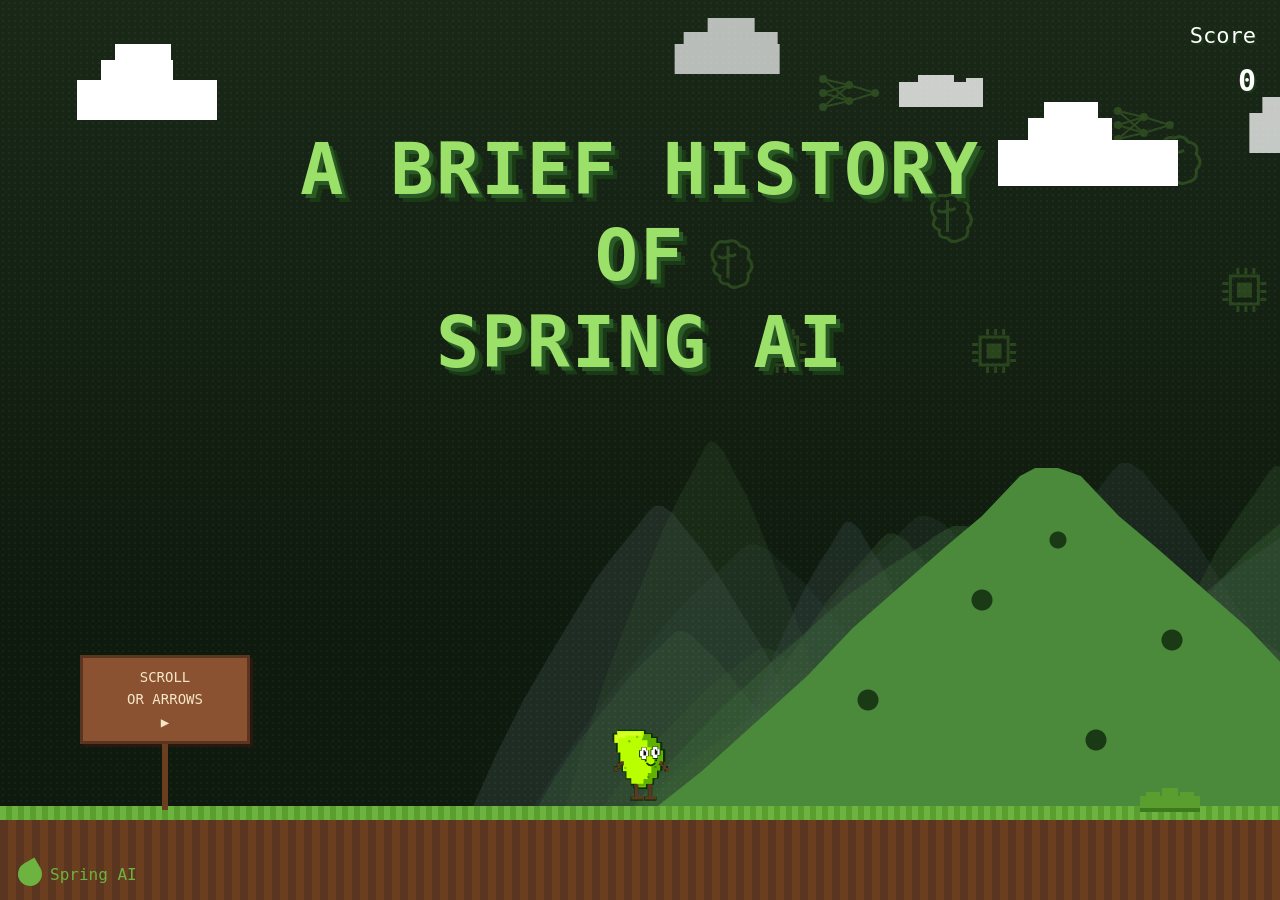
==== components/config-dashboard/src/main/resources/static/spring-ai-history.html @ 0c6b4f53 "feat(history): add v2.0.0-M7 to pixel-art timeline + retitle M6" ====
<!DOCTYPE html>
<html lang="en">
<head>
  <meta charset="UTF-8">
  <meta name="viewport" content="width=device-width, initial-scale=1">
  <title>Spring AI · A Brief History</title>
  <link rel="stylesheet" href="vendor/press-start-2p/press-start-2p.css">
  <style>
    *{box-sizing:border-box;margin:0;padding:0;}
    html,body{width:100%;height:100%;overflow:hidden;background:#0d1a0d;color:#cfeac0;font-family:'Press Start 2P',monospace;}

    #stage{position:relative;width:100vw;height:100vh;background:linear-gradient(180deg,#1a2818 0%,#0d1a0d 70%);overflow:hidden;image-rendering:pixelated;isolation:isolate;}
    #stage::before{content:"";position:absolute;inset:0;background-image:radial-gradient(rgba(255,255,255,0.04) 1px,transparent 1px);background-size:6px 6px;pointer-events:none;}

    /* World container — translates horizontally for scroll */
    #world{position:absolute;left:0;bottom:0;width:1px;height:100%;will-change:transform;}

    /* Foreground baselines (screen-fixed, not in #world) */
    .ground{position:absolute;left:0;right:0;bottom:0;height:80px;background:#5a3520;background-image:repeating-linear-gradient(90deg,#5a3520 0,#5a3520 8px,#6b3e1f 8px,#6b3e1f 16px);z-index:5;}
    .grass{position:absolute;left:0;right:0;bottom:80px;height:14px;background:#6db33f;background-image:repeating-linear-gradient(90deg,#6db33f 0,#6db33f 6px,#5a9e2f 6px,#5a9e2f 12px);z-index:5;}

    /* Score HUD (screen-fixed) */
    #score{position:absolute;top:18px;right:24px;font-size:22px;color:#fff;text-align:right;line-height:1.6;z-index:10;text-shadow:2px 2px 0 #1a3a16;}
    #score b{display:block;font-size:30px;margin-top:4px;}

    /* Title — shrinks to compact bar once user starts walking */
    #title{position:absolute;top:14vh;left:50%;transform:translate(-50%,0) scale(1);font-size:72px;color:#9be068;text-shadow:4px 4px 0 #2a5a26,8px 8px 0 #1a3a16;text-align:center;line-height:1.2;letter-spacing:2px;z-index:3;transition:transform 0.4s ease-out, top 0.4s ease-out, font-size 0.4s ease-out;transform-origin:50% 0;white-space:nowrap;}
    #title.compact{top:18px;font-size:36px;text-shadow:2px 2px 0 #2a5a26,4px 4px 0 #1a3a16;}

    #year-display{position:absolute;top:175px;left:50%;transform:translateX(-50%);font-family:'Press Start 2P',monospace;font-size:18px;color:#fff;text-shadow:2px 2px 0 #1a3a16;letter-spacing:3px;z-index:3;opacity:0;transition:opacity 0.4s ease-out;}
    #year-display.visible{opacity:1;}

    /* Hill (lives in world, anchored at world-x = 0) */
    .hill{position:absolute;left:0;bottom:80px;width:760px;height:400px;background:#4a8a3a;background-image:radial-gradient(circle at 30% 70%,#1a3a16 10px,transparent 11px),radial-gradient(circle at 60% 80%,#1a3a16 10px,transparent 11px),radial-gradient(circle at 70% 55%,#1a3a16 10px,transparent 11px),radial-gradient(circle at 45% 45%,#1a3a16 10px,transparent 11px),radial-gradient(circle at 55% 30%,#1a3a16 8px,transparent 9px);clip-path:polygon(0% 100%,8% 88%,15% 76%,22% 64%,28% 52%,34% 42%,40% 32%,45% 24%,48% 18%,50% 14%,52% 12%,55% 12%,58% 14%,60% 18%,63% 24%,68% 32%,74% 42%,80% 52%,86% 64%,92% 76%,97% 88%,100% 100%);box-shadow:inset -8px 0 0 #3d7a1c;}

    /* Clouds (screen-fixed, slow parallax handled in Task 4) */
    .cloud{position:absolute;background:#fff;}
    .cloud::before,.cloud::after{content:"";position:absolute;background:#fff;}
    .cloud-1{top:80px;left:6vw;width:140px;height:40px;}
    .cloud-1::before{width:72px;height:40px;top:-20px;left:24px;}
    .cloud-1::after{width:56px;height:30px;top:-36px;left:38px;}
    .cloud-2{top:140px;right:8vw;width:180px;height:46px;}
    .cloud-2::before{width:84px;height:46px;top:-22px;left:30px;}
    .cloud-2::after{width:54px;height:30px;top:-38px;left:46px;}

    /* Procedural background cloud layer */
    #cloud-layer{position:absolute;inset:0;pointer-events:none;z-index:1;will-change:transform;}
    .cloud-bg{position:absolute;background:#fff;}
    .cloud-bg::before,.cloud-bg::after{content:"";position:absolute;background:#fff;}

    /* Background mountain range — slowest parallax, semi-transparent for far-distance feel */
    #mountain-layer{position:absolute;inset:0;pointer-events:none;z-index:-1;will-change:transform;}
    .bg-mountain{position:absolute;bottom:80px;background:#3a5a32;clip-path:polygon(0% 100%,8% 82%,15% 68%,22% 56%,28% 46%,34% 36%,40% 28%,45% 22%,48% 18%,50% 16%,52% 16%,55% 18%,58% 22%,63% 28%,68% 36%,74% 46%,80% 56%,86% 68%,92% 82%,97% 96%,100% 100%);will-change:transform;image-rendering:pixelated;}
    .bg-mountain.far{background:#3a4a48;}
    .bg-mountain.mid{background:#3d6a3a;}

    /* Background AI symbols, slow parallax */
    #bg-decor{position:absolute;inset:0;pointer-events:none;z-index:0;}
    .bg-symbol{position:absolute;opacity:0.25;color:#9be068;font-family:'Press Start 2P',monospace;}
    .bg-symbol svg{display:block;}

    /* Obstacles — placed so left:x is the CENTER (transform:translateX(-50%)). */
    .obstacle{position:absolute;bottom:94px;transform:translateX(-50%);z-index:6;font-family:'Press Start 2P',monospace;}

    /* Wood crate — 56×52 */
    .obstacle.wood{width:56px;height:52px;background:#a87437;border:3px solid #5a3520;box-shadow:inset 0 -8px 0 #7a4f22,inset 0 8px 0 #c08c50,4px 4px 0 #2a1810;}
    .obstacle.wood::before,.obstacle.wood::after{content:"";position:absolute;background:#5a3520;}
    .obstacle.wood::before{top:6px;left:4px;width:6px;height:6px;box-shadow:38px 0 0 #5a3520;}
    .obstacle.wood::after{bottom:6px;left:4px;width:6px;height:6px;box-shadow:38px 0 0 #5a3520;}

    /* Stone block — 68×46, wider and shorter */
    .obstacle.stone{width:68px;height:46px;background:#8c8f95;border:3px solid #3a3f44;box-shadow:inset -4px -4px 0 #6b6e74,inset 4px 4px 0 #adb1b8,4px 4px 0 #1a1d20;}
    .obstacle.stone::before,.obstacle.stone::after{content:"";position:absolute;background:#5a5d63;border-radius:50%;}
    .obstacle.stone::before{top:10px;left:14px;width:6px;height:6px;box-shadow:24px 8px 0 #5a5d63,12px 18px 0 #5a5d63;}
    .obstacle.stone::after{top:8px;right:12px;width:5px;height:5px;box-shadow:-8px 22px 0 #5a5d63;}

    /* Green pipe — 56×70, tall with a lip on top */
    .obstacle.pipe{width:56px;height:70px;background:#3d7a1c;border:3px solid #1a3a16;box-shadow:inset -6px 0 0 #2a5a16,inset 6px 0 0 #5a9e2f,4px 4px 0 #0a1a0a;}
    .obstacle.pipe::before{content:"";position:absolute;top:-8px;left:-8px;width:68px;height:18px;background:#3d7a1c;border:3px solid #1a3a16;box-shadow:inset 0 -4px 0 #2a5a16;}

    /* AI server rack — 60×50, dark with green blinkenlights */
    .obstacle.server{width:60px;height:50px;background:#2a2f33;border:3px solid #5a5d63;box-shadow:inset 0 -6px 0 #1a1d20,4px 4px 0 #0a0d10;}
    .obstacle.server::before{content:"";position:absolute;top:8px;left:8px;width:6px;height:6px;background:#9be068;border-radius:50%;box-shadow:0 0 0 1px #1a3a16,12px 0 0 #9be068,12px 0 0 1px #1a3a16,24px 0 0 #ffd84a,24px 0 0 1px #5a4a10;animation:server-blink 1.4s steps(2) infinite;}
    .obstacle.server::after{content:"";position:absolute;bottom:6px;left:8px;right:8px;height:8px;background:#1a1d20;box-shadow:inset 0 0 0 1px #5a5d63;}
    @keyframes server-blink{
      0%,100%{opacity:1;}
      50%{opacity:0.5;}
    }

    /* Branding (screen-fixed, matches reference) */
    .springlogo{position:absolute;bottom:14px;left:18px;color:#6db33f;font-size:16px;display:flex;align-items:center;gap:8px;z-index:10;}
    .springlogo .leaf{width:24px;height:24px;background:#6db33f;border-radius:50% 0 50% 50%;transform:rotate(-30deg);}

    /* Instruction sign at start (screen-fixed in start scene) */
    #start-sign{position:absolute;bottom:90px;left:80px;width:170px;text-align:center;color:#f5e6c8;font-size:14px;line-height:1.6;z-index:6;transition:opacity 0.4s ease-out;}
    #start-sign .post{width:6px;height:66px;background:#6b3e1f;margin:0 auto;}
    #start-sign .board{background:#8a5230;border:3px solid #5a3520;padding:8px 4px;box-shadow:3px 3px 0 #2a1810;}

    /* Wild-west wooden boards: vertical plank grain + dark border + 4 nail dots */
    .sign .board{
      position:relative;
      background:
        /* moss patches — small green blooms at varied positions */
        radial-gradient(ellipse 14px 6px at 20% 0%,#3d7a1c 0,#3d7a1c 60%,transparent 70%),
        radial-gradient(ellipse 10px 5px at 78% 100%,#4a8a3a 0,#4a8a3a 60%,transparent 70%),
        radial-gradient(ellipse 8px 4px at 92% 30%,#3d7a1c 0,#3d7a1c 50%,transparent 65%),
        /* aged-oak vertical plank gradient with olive-brown tones */
        repeating-linear-gradient(90deg,
          #7a6a40 0,#7a6a40 12px,
          #5a4a28 12px,#5a4a28 14px,
          #7a6a40 14px,#7a6a40 26px,
          #6b5a35 26px,#6b5a35 28px);
      border:4px solid #2a2410;
      padding:8px 6px;
      box-shadow:
        inset 0 0 0 1px #4a3f20,
        inset 0 -3px 0 #4a3f20,
        4px 4px 0 #1a1408;
      color:#f5e6c8;
      text-shadow:1px 1px 0 #2a2410;
    }
    /* Four corner nails */
    .sign .board::before,
    .sign .board::after{
      content:"";
      position:absolute;
      width:5px;height:5px;
      background:#1a1408;
      border-radius:50%;
      box-shadow:inset 1px 1px 0 #5a5340;
    }
    .sign .board::before{top:4px;left:4px;box-shadow:inset 1px 1px 0 #5a5340, calc(100% + 96px - 5px - 8px) 0 0 0 #1a1408, calc(100% + 96px - 5px - 8px) 0 0 1px #5a5340;}
    .sign .board::after{bottom:4px;left:4px;box-shadow:inset 1px 1px 0 #5a5340, calc(100% + 96px - 5px - 8px) 0 0 0 #1a1408, calc(100% + 96px - 5px - 8px) 0 0 1px #5a5340;}

    /* Ecosystem signs: aged red wood (saloon-poster colors) */
    .sign.eco .board{
      background:
        repeating-linear-gradient(90deg,
          #6b3a3a 0,#6b3a3a 12px,
          #4a2828 12px,#4a2828 14px,
          #6b3a3a 14px,#6b3a3a 26px,
          #5a2f2f 26px,#5a2f2f 28px);
      border-color:#2a1010;
      color:#ffd2c0;
      text-shadow:1px 1px 0 #2a1010;
    }
    .sign.eco .post{background:#4a1f1f;}

    /* Passed signs fade out */
    .sign.passed{opacity:0.45;}

    /* Active sign: bleached pine with green glow */
    .sign.active .board{
      background:
        repeating-linear-gradient(90deg,
          #d4c088 0,#d4c088 12px,
          #b8a36a 12px,#b8a36a 14px,
          #d4c088 14px,#d4c088 26px,
          #c4b078 26px,#c4b078 28px);
      border-color:#3d7a1c;
      color:#1a3a16;
      font-weight:bold;
      text-shadow:1px 1px 0 rgba(255,255,255,0.4);
      box-shadow:
        inset 0 0 0 1px #6db33f,
        4px 4px 0 #1a3a16,
        0 0 0 4px rgba(155,224,104,0.25);
    }
    .sign.active::before{
      content:"★";
      position:absolute;
      top:-18px;left:50%;
      transform:translateX(-50%);
      color:#ffd84a;
      font-size:14px;
      text-shadow:2px 2px 0 #1a3a16;
    }

    /* Wood post (the stake the board is mounted on) — slightly thicker for the western look */
    .sign .post{width:8px;height:66px;background:#5a4a28;background-image:repeating-linear-gradient(180deg,#5a4a28 0,#5a4a28 8px,#3d3220 8px,#3d3220 10px);margin:0 auto;border:2px solid #2a2410;border-top:none;}

    /* Lime character sprite classes */
    .lime-outline{fill:#0b2f00;}
    .lime-body{fill:#baff00;}
    .lime-shade{fill:#5fb300;}
    .lime-light{fill:#dfff2f;}
    .lime-darkdot{fill:#2e6500;}
    .lime-armleg{fill:#5a3a21;}
    .lime-eye{fill:#fff;}
    .lime-pupil{fill:#101010;}
    .lime-mouth{fill:none;stroke:#173900;stroke-width:4;stroke-linecap:round;}
    .lime-pixel{shape-rendering:geometricPrecision;}

    /* Elevated platform — visible "floor" the mascot walks on between stair obstacles */
    .platform{position:absolute;height:14px;background:#5a3520;background-image:repeating-linear-gradient(90deg,#5a3520 0,#5a3520 8px,#6b3e1f 8px,#6b3e1f 16px);z-index:5;border:2px solid #2a1810;border-bottom:none;box-shadow:0 -3px 0 #6db33f inset;}

    /* Mascot — screen-fixed, centered horizontally */
    #mascot{position:absolute;left:50%;bottom:90px;width:96px;height:96px;transform:translateX(-50%);z-index:7;image-rendering:auto;transition:transform 0.1s, bottom 0.18s ease-out;}
    #mascot.bobbing{animation:mascot-bob 0.28s steps(2) infinite;}
    @keyframes mascot-bob{
      0%{transform:translateX(-50%) translateY(0);}
      50%{transform:translateX(-50%) translateY(-4px);}
      100%{transform:translateX(-50%) translateY(0);}
    }

    /* Jump animation — fires when mascot passes an ecosystem event. Overrides bobbing while running. */
    #mascot.jumping{animation:mascot-jump 0.55s ease-out;}
    @keyframes mascot-jump{
      0%{transform:translateX(-50%) translateY(0);}
      30%{transform:translateX(-50%) translateY(-48px);}
      55%{transform:translateX(-50%) translateY(-48px);}
      100%{transform:translateX(-50%) translateY(0);}
    }

    /* Sign post (lives in #world, positioned via inline left:Xpx) */
    .sign{position:absolute;bottom:90px;width:140px;text-align:center;font-size:13px;line-height:1.6;color:#f5e6c8;z-index:6;transition:opacity 0.3s ease;transform:translateX(-50%);}

    .sign-date{display:inline-block;margin-top:2px;font-size:10px;opacity:0.85;letter-spacing:1px;color:#d4dca8;}
    .sign.eco .sign-date{color:#ffd2e0;}
    .sign.active .sign-date{color:#1a3a16;}

    /* Bush decoration (screen-fixed, anchored to start scene) */
    #start-bush{position:absolute;bottom:88px;right:80px;width:60px;height:24px;z-index:6;}

    /* Side panel — slides in from right when a sign is active (sizes bumped to match scaled-up UI) */
    #panel{position:absolute;top:50%;right:-440px;transform:translateY(-50%);width:380px;background:#0a0d0a;border:3px solid #6db33f;padding:20px 22px;color:#cfeac0;font-family:'Press Start 2P',monospace;font-size:12px;line-height:1.7;box-shadow:6px 6px 0 #1a3a16;z-index:9;transition:right 0.4s ease-out;}
    #panel.open{right:32px;}
    #panel.eco{border-color:#c062a0;box-shadow:6px 6px 0 #2a1830;}
    #panel .v{color:#9be068;font-size:14px;}
    #panel.eco .v{color:#ffd2e0;}
    #panel .date{color:#9ab89a;font-size:10px;letter-spacing:1px;margin-top:6px;}
    #panel .h{color:#fff;font-size:14px;margin:14px 0;line-height:1.5;}
    #panel ul{margin:0;padding-left:16px;font-size:11px;line-height:1.9;color:#cfeac0;}
    #panel ul li{margin-bottom:5px;}
    #panel .hint{color:#6db33f;font-size:10px;margin-top:14px;text-align:right;letter-spacing:1px;}

    /* End-of-level goal — the player walks up to an agentic portal */
    .goal{position:absolute;bottom:94px;width:140px;height:200px;z-index:6;}
    .goal .banner{position:absolute;top:0;left:50%;transform:translateX(-50%);background:#9be068;color:#1a3a16;border:3px solid #1a3a16;padding:6px 10px;font-family:'Press Start 2P',monospace;font-size:14px;white-space:nowrap;letter-spacing:2px;box-shadow:3px 3px 0 #1a3a16;}
    .goal .banner-sub{margin-top:4px;font-size:9px;color:#1a3a16;letter-spacing:3px;text-align:center;}
    .goal .door{position:absolute;bottom:0;left:50%;transform:translateX(-50%);width:100px;height:140px;background:#3a2a1a;border:6px solid #6b3e1f;box-shadow:inset 0 -8px 0 #1a1209,inset -6px 0 0 #2a1d10,4px 4px 0 #1a1209;}
    .goal .door::before{content:"";position:absolute;top:50%;right:14px;width:8px;height:8px;background:#caa15a;border-radius:50%;box-shadow:0 0 0 2px #6b3e1f;}
    .goal .robot{position:absolute;bottom:80px;left:50%;transform:translateX(-50%);width:44px;height:44px;}
    .goal-flag{position:absolute;left:50%;transform:translateX(-50%);top:62px;width:6px;height:48px;background:#6b3e1f;}
    .goal-flag::after{content:"";position:absolute;left:6px;top:0;width:30px;height:18px;background:#9be068;border:2px solid #1a3a16;}

    /* Goal sparkle when the player arrives */
    .goal.reached .banner{animation:goal-pulse 0.6s ease-out 3;}
    @keyframes goal-pulse{
      0%,100%{transform:translateX(-50%) scale(1);}
      50%{transform:translateX(-50%) scale(1.15);box-shadow:6px 6px 0 #1a3a16;}
    }
  </style>
</head>
<body>

<!-- Inline SVG sprite library -->
<svg width="0" height="0" style="position:absolute" aria-hidden="true">
  <defs>
    <!-- Lime character sprite (220×220) -->
    <symbol id="lime-character" viewBox="0 0 220 220">
      <g class="lime-pixel">
        <!-- outer pixel outline / silhouette -->
        <path class="lime-outline" d="M59 36h64v8h16v8h12v12h10v17h7v29h-7v20h-8v18h-11v14h-16v10h-23v-8h-14v-14h-12v-17h-9v-21h-7V87h-6V63h-8V44h12z"/>

        <!-- body -->
        <path class="lime-body" d="M57 39h62v8h16v8h12v12h9v17h6v26h-6v19h-8v17h-10v13h-15v9h-20v-8H90v-13H79v-16h-8v-20h-6V88h-6V66h-8V47h8z"/>

        <!-- green side shading -->
        <path class="lime-shade" d="M119 47h16v8h12v12h9v17h6v26h-6v19h-8v17h-10v13h-15v8h-19v-7h14v-11h10v-14h8v-18h6V94h-6V76h-9V60h-13z"/>
        <path class="lime-shade" d="M132 61h12v14h8v23h5v12h-5V87h-7V72h-13z" opacity=".7"/>

        <!-- bright left/top highlight -->
        <path class="lime-light" d="M58 42h55v7h-35v6h-17v11h-8V48h5z" opacity=".8"/>

        <!-- pixel texture spots -->
        <rect class="lime-darkdot" x="83" y="60" width="5" height="5" opacity=".45"/>
        <rect class="lime-darkdot" x="101" y="50" width="5" height="5" opacity=".35"/>
        <rect class="lime-darkdot" x="143" y="119" width="5" height="5" opacity=".5"/>
        <rect class="lime-darkdot" x="126" y="142" width="5" height="5" opacity=".45"/>
        <rect class="lime-darkdot" x="74" y="121" width="5" height="5" opacity=".35"/>

        <!-- arms behind/side -->
        <path class="lime-outline" d="M67 111h-8v9h-9v12h8v-6h7v-8h8z"/>
        <path class="lime-armleg" d="M66 108h7v9h-8v8h-7v6h-7v-9h8v-9h7z"/>

        <path class="lime-outline" d="M157 111h8v8h9v13h-8v-7h-7v-8h-7z"/>
        <path class="lime-armleg" d="M155 108h7v8h8v8h7v9h-7v-6h-8v-8h-7z"/>

        <!-- legs -->
        <path class="lime-outline" d="M94 164h12v25h11v10H88v-10h9v-18h-3z"/>
        <path class="lime-armleg" d="M97 161h9v27h11v8H90v-7h8v-19h-1z"/>

        <path class="lime-outline" d="M127 164h11v25h10v10h-29v-10h9v-18h-1z"/>
        <path class="lime-armleg" d="M128 161h9v27h10v8h-26v-7h8v-19h-1z"/>

        <!-- eyes -->
        <path class="lime-outline" d="M113 76h12v7h6v14h-6v8h-12v-6h-5V83h5z"/>
        <path class="lime-eye" d="M114 77h10v6h5v13h-5v7h-10v-6h-4V84h4z"/>
        <rect class="lime-pupil" x="118" y="83" width="6" height="12"/>
        <rect class="lime-eye" x="121" y="82" width="3" height="4"/>

        <path class="lime-outline" d="M139 74h12v7h6v14h-6v8h-12v-6h-5V81h5z"/>
        <path class="lime-eye" d="M140 75h10v6h5v13h-5v7h-10v-6h-4V82h4z"/>
        <rect class="lime-pupil" x="144" y="81" width="6" height="12"/>
        <rect class="lime-eye" x="147" y="80" width="3" height="4"/>

        <!-- smile -->
        <path class="lime-mouth" d="M126 113q8 9 18 0"/>
        <rect class="lime-outline" x="121" y="105" width="4" height="4"/>
        <rect class="lime-outline" x="145" y="104" width="4" height="4"/>
      </g>
    </symbol>

    <!-- Bush (60×24) -->
    <symbol id="bush" viewBox="0 0 60 24">
      <rect x="0" y="8" width="60" height="16" fill="#5a9e2f"/>
      <rect x="6" y="4" width="14" height="8" fill="#5a9e2f"/>
      <rect x="22" y="0" width="16" height="10" fill="#5a9e2f"/>
      <rect x="40" y="4" width="14" height="8" fill="#5a9e2f"/>
      <rect x="0" y="20" width="60" height="4" fill="#3d7a1c"/>
    </symbol>

    <!-- Tiny pixel robot for the goal portal -->
    <symbol id="robot-head" viewBox="0 0 44 44">
      <rect x="20" y="2" width="4" height="6" fill="#6db33f"/>
      <circle cx="22" cy="2" r="2" fill="#ffd84a"/>
      <rect x="6" y="10" width="32" height="28" fill="#cfd2d6" stroke="#3a3f44" stroke-width="2"/>
      <rect x="12" y="18" width="6" height="6" fill="#6db33f"/>
      <rect x="26" y="18" width="6" height="6" fill="#6db33f"/>
      <rect x="14" y="30" width="16" height="3" fill="#3a3f44"/>
      <rect x="2" y="20" width="4" height="6" fill="#3a3f44"/>
      <rect x="38" y="20" width="4" height="6" fill="#3a3f44"/>
    </symbol>
  </defs>
</svg>

<div id="stage">

  <!-- Background mountain range — slowest parallax, very transparent -->
  <div id="mountain-layer"></div>

  <!-- Background AI symbols, slow-parallax (looks far away) -->
  <div id="bg-decor"></div>

  <!-- Procedural background clouds — populated by JS, parallax-scrolled -->
  <div id="cloud-layer"></div>

  <!-- Background clouds (screen-fixed, slow parallax) -->
  <div class="cloud cloud-1"></div>
  <div class="cloud cloud-2"></div>

  <!-- World layer (scrolls horizontally, contains hill + sign-posts) -->
  <div id="world">
    <div class="hill"></div>
  </div>

  <!-- Side panel — content updated by JS when the active milestone changes -->
  <aside id="panel" aria-live="polite">
    <div class="v" id="panel-v">v0.0.0</div>
    <div class="date" id="panel-date">YYYY-MM-DD</div>
    <h2 class="h" id="panel-title">Title</h2>
    <ul id="panel-bullets"></ul>
    <div class="hint">▶ KEEP WALKING</div>
  </aside>

  <!-- Foreground baselines (screen-fixed, render on top of world) -->
  <div class="grass"></div>
  <div class="ground"></div>

  <!-- HUD (screen-fixed) -->
  <h1 id="title">A BRIEF HISTORY<br>OF<br>SPRING AI</h1>
  <!-- Year of the most recently reached milestone — updated by JS -->
  <div id="year-display"><span id="year-value">—</span></div>
  <div id="score">Score<b id="score-value">0</b></div>

  <!-- Start instruction sign -->
  <div id="start-sign">
    <div class="board">SCROLL<br>OR ARROWS<br>▶</div>
    <div class="post"></div>
  </div>

  <!-- Branding -->
  <div class="springlogo"><span class="leaf"></span>Spring AI</div>

  <!-- Mascot (screen-fixed, centered) -->
  <svg id="mascot" viewBox="0 0 220 220"><use href="#lime-character"/></svg>

  <!-- Decorative bush in start scene -->
  <svg id="start-bush" viewBox="0 0 60 24"><use href="#bush"/></svg>

</div>

<script>
(() => {
  'use strict';

  // Milestone data — 36 entries: 4 origin + 4 ecosystem prelude + 1 MCP + 8 GA line +
  // 12 1.1 line + 1 Boot 4 + 6 2.0 line
  // Schema: {id, date, type:'spring-ai'|'ecosystem', version, badge, title, bullets:[..]}
  const MILESTONES = [

    // ── Chapter 1: Origin ────────────────────────────────────────────────────
    { id:'v0.8.0', date:'2024-05-21', type:'spring-ai', version:'v0.8.0', badge:'M',
      title:'First public preview',
      bullets:['First public preview release','OpenAI + Azure chat models','Embedding clients — the seed of an idea'] },

    { id:'v0.8.1', date:'2024-06-20', type:'spring-ai', version:'v0.8.1', badge:'M',
      title:'Early iteration',
      bullets:['Stabilisation of the 0.8.x line','Additional vector store adapters','Bug fixes & dependency updates'] },

    { id:'v1.0.0-Mx-early', date:'2024-11-15', type:'spring-ai', version:'v1.0.0', badge:'M1-M4',
      title:'API shaping (M1 → M4)',
      bullets:['Function calling lands','Advisors arrive','VectorStore grows from 1 to 20+ providers'] },

    { id:'v1.0.0-Mx-late', date:'2025-04-09', type:'spring-ai', version:'v1.0.0', badge:'M5-M8',
      title:'API stabilising (M5 → M8)',
      bullets:['Ollama integration matures','RAG advisor lands','API surface freezing for GA'] },

    // ── Ecosystem prelude (interleaved into the narrative) ───────────────────
    { id:'chatgpt', date:'2022-11-30', type:'ecosystem', version:'★ AI', badge:'BOOM',
      title:'ChatGPT public launch',
      bullets:['AI suddenly matters to every developer','Python ecosystem (LangChain) takes the lead','JVM is left at the gate'] },

    { id:'gpt4', date:'2023-03-14', type:'ecosystem', version:'★ GPT', badge:'4',
      title:'OpenAI GPT-4 release',
      bullets:['Quality leap that justifies enterprise adoption','Function/tool calling reshapes API design'] },

    { id:'llama2', date:'2023-07-18', type:'ecosystem', version:'★ Llama', badge:'2',
      title:'Llama 2 open-weighted (Meta)',
      bullets:['First credible open-weight LLM','Local inference becomes viable','Sets up Ollama on the laptop'] },

    { id:'claude3', date:'2024-03-04', type:'ecosystem', version:'★ Claude', badge:'3',
      title:'Anthropic Claude 3 family',
      bullets:['Frontier-class alternative to GPT-4','Vision + long context','Spring AI gains a third major provider'] },

    // ── Ecosystem trigger for Chapter 3 ─────────────────────────────────────
    { id:'mcp-open', date:'2024-11-25', type:'ecosystem', version:'★ MCP', badge:'OPEN',
      title:'Anthropic open-sources MCP',
      bullets:['Model Context Protocol becomes an open standard','Foundation for Spring AI Stage 6','Tool/resource/prompt unification'] },

    // ── Chapter 2: GA line (v1.0.0 → v1.0.7) ────────────────────────────────
    { id:'v1.0.0', date:'2025-05-19', type:'spring-ai', version:'v1.0.0', badge:'GA',
      title:'Spring AI 1.0 — General Availability',
      bullets:['ChatClient stable API','Advisors + RAG','VectorStore (20+ providers)'] },

    { id:'v1.0.1', date:'2025-08-08', type:'spring-ai', version:'v1.0.1', badge:null,
      title:'Claude Opus/Sonnet 4 + tool fixes',
      bullets:['claude-opus-4 & claude-sonnet-4 support','Improved @Tool annotation handling','Elasticsearch VectorStore integration'] },

    { id:'v1.0.2', date:'2025-09-17', type:'spring-ai', version:'v1.0.2', badge:null,
      title:'GPT-5 + Kotlin schema support',
      bullets:['GPT-5 model support','Kotlin data class JSON schema fix','MariaDB VectorStore similarity scores'] },

    { id:'v1.0.3', date:'2025-10-01', type:'spring-ai', version:'v1.0.3', badge:null,
      title:'GraalVM native + AWS enhancements',
      bullets:['GraalVM native image improvements','GemFireVectorStore metadata filtering','AWS BedrockChatOptions added'] },

    { id:'v1.0.4', date:'2026-03-17', type:'spring-ai', version:'v1.0.4', badge:null,
      title:'Claude 4.6 models + vector fixes',
      bullets:['claude-opus-4-6 & claude-sonnet-4-6','Enhanced VectorStore filter expressions','Bug fixes & dependency updates'] },

    { id:'v1.0.5', date:'2026-03-26', type:'spring-ai', version:'v1.0.5', badge:null,
      title:'AWS streaming + vector store fixes',
      bullets:['AWS Bedrock streaming finishReason fix','Filter fixes for Redis, Neo4j, PgVector','Bug fixes & dependency updates'] },

    { id:'v1.0.6', date:'2026-04-27', type:'spring-ai', version:'v1.0.6', badge:null,
      title:'Security hardening',
      bullets:['PDF parsing DoS vulnerability patched','Transformer cache permissions tightened','Chat memory scoping fixes'] },

    { id:'v1.0.7', date:'2026-05-08', type:'spring-ai', version:'v1.0.7', badge:null,
      title:'Chat memory security + MCP SDK bump',
      bullets:['Explicit conversation IDs required','MCP SDK 0.10.0 → 0.18.2 upgrade','Bug fixes & dependency updates'] },

    // ── Chapter 3: 1.1 line (M1 → RC1 → GA → patches) ──────────────────────
    { id:'v1.1.0-M1', date:'2025-09-09', type:'spring-ai', version:'v1.1.0', badge:'M1',
      title:'Google GenAI + MCP annotations',
      bullets:['Unified Google GenAI SDK integration','Audio transcription standardised','MCP annotation-based config'] },

    { id:'v1.1.0-M2', date:'2025-09-22', type:'spring-ai', version:'v1.1.0', badge:'M2',
      title:'Mistral OCR + Gemini structured output',
      bullets:['Mistral AI OCR document extraction','Vertex AI Gemini structured outputs','Anthropic cache management'] },

    { id:'v1.1.0-M3', date:'2025-10-15', type:'spring-ai', version:'v1.1.0', badge:'M3',
      title:'Cosmos DB memory + MCP SDK bump',
      bullets:['Azure Cosmos DB chat memory','MCP Java SDK 0.14.0 upgrade','Latest Claude model names added'] },

    { id:'v1.1.0-M4', date:'2025-11-03', type:'spring-ai', version:'v1.1.0', badge:'M4',
      title:'Anthropic Citations + File API',
      bullets:['Anthropic Citations API support','Recursive advisor chaining','OpenAI File API integration'] },

    { id:'v1.1.0-RC1', date:'2025-11-08', type:'spring-ai', version:'v1.1.0', badge:'RC1',
      title:'MongoDB memory + Ollama thinking',
      bullets:['MongoDB chat memory persistence','Ollama thinking/reasoning mode','Auto-retry for network exceptions'] },

    { id:'v1.1.0', date:'2025-11-12', type:'spring-ai', version:'v1.1.0', badge:'GA',
      title:'Spring AI 1.1 — MCP integration',
      bullets:['First-class MCP client + server','Pluggable chat memory (Redis/Mongo/JDBC)','Mature RAG advisors'] },

    { id:'v1.1.1', date:'2025-12-05', type:'spring-ai', version:'v1.1.1', badge:null,
      title:'Native OpenAI SDK + Claude Skills',
      bullets:['Native OpenAI Java SDK integration','Structured output via ChatClient','Claude Skills API + Files support'] },

    { id:'v1.1.2', date:'2025-12-09', type:'spring-ai', version:'v1.1.2', badge:null,
      title:'Security patch + Kotlin compat',
      bullets:['CVE-2024-7254 protobuf fix (Milvus)','ToolCallAdvisor finalisation hook','Kotlin 1.9.x compatibility restored'] },

    // ── Ecosystem trigger for Chapter 4 ─────────────────────────────────────
    { id:'spring-boot-4', date:'2025-11-20', type:'ecosystem', version:'★ Boot', badge:'4',
      title:'Spring Boot 4 GA',
      bullets:['Spring Framework 7 baseline','Java 17 minimum, Java 25 ready','Sets the stage for Spring AI 2.0'] },

    { id:'v1.1.3', date:'2026-03-17', type:'spring-ai', version:'v1.1.3', badge:null,
      title:'Anthropic Skills + streaming tools',
      bullets:['Anthropic Skills API unified helper','ToolCallAdvisor streaming tool calls','Mistral + Ollama structured outputs'] },

    { id:'v1.1.4', date:'2026-03-26', type:'spring-ai', version:'v1.1.4', badge:null,
      title:'Dynamic structured output control',
      bullets:['Toggle native structured output at runtime','VectorStore filter fixes (Oracle, PgVector)','Anthropic prompt caching fix'] },

    { id:'v1.1.5', date:'2026-04-27', type:'spring-ai', version:'v1.1.5', badge:null,
      title:'Security hardening (1.1 line)',
      bullets:['CosmosDB SQL injection prevention','PDF parsing DoS vulnerability patched','Transformer cache permissions tightened'] },

    { id:'v1.1.6', date:'2026-05-08', type:'spring-ai', version:'v1.1.6', badge:null,
      title:'Explicit conversation IDs (1.1)',
      bullets:['Chat memory requires explicit conv IDs','MCP auto-config override support','Milvus deletion + MistralAI fixes'] },

    // ── Chapter 4: 2.0 line (M1 → M6) ───────────────────────────────────────
    { id:'v2.0.0-M1', date:'2025-12-11', type:'spring-ai', version:'v2.0.0', badge:'M1',
      title:'Spring Boot 4 + Spring 7 foundation',
      bullets:['Spring Boot 4.0 / Framework 7.0 upgrade','Native OpenAI Java SDK integration','Redis-based chat memory, Claude Skills + Files API'] },

    { id:'v2.0.0-M2', date:'2026-01-23', type:'spring-ai', version:'v2.0.0', badge:'M2',
      title:'S3, Infinispan + Redis semantic cache',
      bullets:['Amazon S3 + Infinispan VectorStores','Redis semantic caching for AI queries','Mistral + Ollama structured output'] },

    { id:'v2.0.0-M3', date:'2026-03-17', type:'spring-ai', version:'v2.0.0', badge:'M3',
      title:'MCP built-in + fluent builders',
      bullets:['MCP annotations built into core','Fluent builder across all providers','Claude 4.6 models, Claude 3 removed'] },

    { id:'v2.0.0-M4', date:'2026-03-26', type:'spring-ai', version:'v2.0.0', badge:'M4',
      title:'Gemini Google Search + deprecations',
      bullets:['Gemini: Google Search + custom tools','Dynamic structured output control','Vertex AI / OCI GenAI deprecated'] },

    { id:'v2.0.0-M5', date:'2026-04-27', type:'spring-ai', version:'v2.0.0', badge:'M5',
      title:'OpenAI SDK native + cache metrics',
      bullets:['openai-java SDK replaces internals','Anthropic web search + thinking UI','Unified cache hit/miss statistics'] },

    { id:'v2.0.0-M6', date:'2026-05-08', type:'spring-ai', version:'v2.0.0', badge:'M6',
      title:'Chat-memory advisor refactor',
      bullets:['Enhanced observability across chat + tool calling','Immutable builders everywhere','Explicit chat-memory conversation IDs'] },

    { id:'v2.0.0-M7', date:'2026-05-22', type:'spring-ai', version:'v2.0.0', badge:'M7',
      title:'Where we are today',
      bullets:['ToolCallAdvisor is the default tool-call manager','MCP Java SDK 2.0.0-M3 + Streamable HTTP default','PgVector dimension validation; CosmosDB removed'] },
  ];

  // World state
  const WORLD_START = 0;
  const WORLD_END = 14840;            // 720 + 37 entries × 360 + 800; tuned in Task 6
  const SCROLL_SENSITIVITY = 1.4;     // wheel delta multiplier
  const STEP_FRAME_MS = 140;          // walk animation tempo

  let worldX = WORLD_START;
  let lastMoveAt = 0;

  const world = document.getElementById('world');
  const mascot = document.getElementById('mascot');
  const title = document.getElementById('title');
  const startSign = document.getElementById('start-sign');
  const startBush = document.getElementById('start-bush');
  const cloud1 = document.querySelector('.cloud-1');
  const cloud2 = document.querySelector('.cloud-2');
  const cloudLayer = document.getElementById('cloud-layer');
  const bgDecor = document.getElementById('bg-decor');
  const yearDisplay = document.getElementById('year-display');
  const yearValue = document.getElementById('year-value');
  let lastReachedYear = null;

  // Three cloud silhouettes — every cloud picks one at random so the sky has variety.
  function cloudShape(variant, scale) {
    const px = (n) => Math.round(n * scale) + 'px';
    if (variant === 1) {
      // Classic Mario cloud: 2 lobes on top of a base
      return `<div style="position:absolute;background:#fff;width:${px(48)};height:${px(26)};top:${px(-12)};left:${px(15)};"></div>` +
             `<div style="position:absolute;background:#fff;width:${px(36)};height:${px(18)};top:${px(-24)};left:${px(24)};"></div>`;
    }
    if (variant === 2) {
      // Puffy cloud: 3 lobes (left, center taller, right)
      return `<div style="position:absolute;background:#fff;width:${px(34)};height:${px(22)};top:${px(-10)};left:${px(8)};"></div>` +
             `<div style="position:absolute;background:#fff;width:${px(40)};height:${px(28)};top:${px(-22)};left:${px(28)};"></div>` +
             `<div style="position:absolute;background:#fff;width:${px(34)};height:${px(22)};top:${px(-10)};left:${px(54)};"></div>`;
    }
    // variant 3 — wispy / flat cloud: single low lobe + a tail nub on the right
    return `<div style="position:absolute;background:#fff;width:${px(38)};height:${px(14)};top:${px(-8)};left:${px(20)};"></div>` +
           `<div style="position:absolute;background:#fff;width:${px(18)};height:${px(10)};top:${px(-4)};left:${px(72)};"></div>`;
  }

  // Spawn ~14 clouds spread across the world distance with random sizes/heights.
  // They live in a parallax layer that drifts at ~25% of worldX for "near-distance" feel.
  const CLOUD_PARALLAX = 0.25;
  const CLOUD_COUNT = 14;
  for (let i = 0; i < CLOUD_COUNT; i++) {
    const wx = (i / CLOUD_COUNT) * (WORLD_END * 0.9) + Math.random() * 600;
    const top = 30 + Math.random() * 180;        // skyish band
    const scale = 0.7 + Math.random() * 0.9;     // 0.7..1.6
    const c = document.createElement('div');
    c.className = 'cloud-bg';
    c.style.top = top + 'px';
    c.style.width = (90 * scale) + 'px';
    c.style.height = (26 * scale) + 'px';
    c.style.opacity = String(0.6 + Math.random() * 0.2);   // 0.6..0.8 → 20-40% transparent
    const variant = 1 + Math.floor(Math.random() * 3);
    c.innerHTML = cloudShape(variant, scale);
    c.dataset.wx = String(wx);
    cloudLayer.appendChild(c);
  }

  function paintClouds() {
    const screenCenter = window.innerWidth / 2;
    cloudLayer.querySelectorAll('.cloud-bg').forEach(c => {
      const wx = parseFloat(c.dataset.wx);
      const x = screenCenter + (wx - worldX) * CLOUD_PARALLAX;
      c.style.transform = `translateX(${x}px)`;
    });
  }

  // Simple inline SVG icons rendered as background motifs along the world.
  const BG_SYMBOLS = [
    // Brain glyph
    '<svg width="64" height="64" viewBox="0 0 64 64"><g fill="none" stroke="#6db33f" stroke-width="3"><path d="M20 20q-8 8 0 18 q-6 8 4 12 q-2 8 8 8 q4 6 12 2 q10-2 8-12 q8-8 0-16 q4-10-8-12 q-4-8-14-4 q-8-2-10 4z"/><path d="M32 20v32 M22 30q5 4 10 0 M40 28q-5 4-8 0"/></g></svg>',
    // CPU/chip glyph
    '<svg width="56" height="56" viewBox="0 0 56 56"><g fill="none" stroke="#6db33f" stroke-width="3"><rect x="14" y="14" width="28" height="28"/><rect x="22" y="22" width="12" height="12" fill="#6db33f"/></g><g fill="#6db33f"><rect x="6" y="20" width="6" height="3"/><rect x="6" y="28" width="6" height="3"/><rect x="6" y="36" width="6" height="3"/><rect x="44" y="20" width="6" height="3"/><rect x="44" y="28" width="6" height="3"/><rect x="44" y="36" width="6" height="3"/><rect x="20" y="6" width="3" height="6"/><rect x="28" y="6" width="3" height="6"/><rect x="36" y="6" width="3" height="6"/><rect x="20" y="44" width="3" height="6"/><rect x="28" y="44" width="3" height="6"/><rect x="36" y="44" width="3" height="6"/></g></svg>',
    // Neural network glyph
    '<svg width="72" height="56" viewBox="0 0 72 56"><g fill="#6db33f"><circle cx="10" cy="14" r="4"/><circle cx="10" cy="28" r="4"/><circle cx="10" cy="42" r="4"/><circle cx="36" cy="20" r="4"/><circle cx="36" cy="36" r="4"/><circle cx="62" cy="28" r="4"/></g><g stroke="#6db33f" stroke-width="2" fill="none"><line x1="10" y1="14" x2="36" y2="20"/><line x1="10" y1="14" x2="36" y2="36"/><line x1="10" y1="28" x2="36" y2="20"/><line x1="10" y1="28" x2="36" y2="36"/><line x1="10" y1="42" x2="36" y2="20"/><line x1="10" y1="42" x2="36" y2="36"/><line x1="36" y1="20" x2="62" y2="28"/><line x1="36" y1="36" x2="62" y2="28"/></g></svg>',
  ];

  // Background mountain range — slow parallax, varied sizes, semi-transparent
  const mountainLayer = document.getElementById('mountain-layer');
  const MOUNTAIN_PARALLAX = 0.05;     // slower than clouds (0.25) and bg-decor (0.10) — looks far
  const MOUNTAIN_COUNT = 24;
  const MOUNTAIN_H_MAX = Math.max(180, window.innerHeight * 0.5);   // up to 50% of viewport
  for (let i = 0; i < MOUNTAIN_COUNT; i++) {
    const wx = (i / MOUNTAIN_COUNT) * (WORLD_END * 1.05) + (Math.random() - 0.5) * 700;
    const w  = 220 + Math.random() * 520;                            // 220..740 — wider, scales with taller mountains
    const h  = 120 + Math.random() * (MOUNTAIN_H_MAX - 120);         // 120..50%vh
    const op = 0.15 + Math.random() * 0.27;                          // 0.15..0.42 — more transparent
    const tier = i % 3;                                              // 0 far, 1 mid, 2 default mid-green
    const m = document.createElement('div');
    m.className = 'bg-mountain' + (tier === 0 ? ' far' : tier === 1 ? ' mid' : '');
    m.style.width = w + 'px';
    m.style.height = h + 'px';
    m.style.opacity = String(op);
    m.dataset.wx = String(wx);
    mountainLayer.appendChild(m);
  }

  function paintMountains() {
    const screenCenter = window.innerWidth / 2;
    mountainLayer.querySelectorAll('.bg-mountain').forEach((m) => {
      const wx = parseFloat(m.dataset.wx);
      const w  = parseFloat(m.style.width);
      // Center-anchor the mountain on its world-x so it doesn't drift off
      const x = screenCenter + (wx - worldX) * MOUNTAIN_PARALLAX - w / 2;
      m.style.transform = `translateX(${x}px)`;
    });
  }

  const BG_PARALLAX = 0.10;   // very slow — far in the distance
  const BG_COUNT = 18;
  for (let i = 0; i < BG_COUNT; i++) {
    const wx = (i / BG_COUNT) * (WORLD_END * 0.95) + Math.random() * 800;
    const top = 60 + Math.random() * 280;
    const sym = BG_SYMBOLS[i % BG_SYMBOLS.length];
    const el = document.createElement('div');
    el.className = 'bg-symbol';
    el.style.top = top + 'px';
    el.dataset.wx = String(wx);
    el.innerHTML = sym;
    bgDecor.appendChild(el);
  }

  function paintBgDecor() {
    const screenCenter = window.innerWidth / 2;
    bgDecor.querySelectorAll('.bg-symbol').forEach((el) => {
      const wx = parseFloat(el.dataset.wx);
      const x = screenCenter + (wx - worldX) * BG_PARALLAX;
      el.style.transform = `translateX(${x}px)`;
    });
  }

  // Center the world so the mascot (which is at left:50%) sits at world-x = 0 initially.
  function applyWorld() {
    const screenCenter = window.innerWidth / 2;
    // World shifts LEFT by worldX so worldX=0 puts world-origin under the mascot.
    world.style.transform = `translateX(${screenCenter - worldX}px)`;
    // Slow parallax for foreground clouds — drift opposite to motion at 15%
    const cloudShift = -worldX * 0.15;
    cloud1.style.transform = `translateX(${cloudShift}px)`;
    cloud2.style.transform = `translateX(${cloudShift}px)`;
    paintClouds();
    paintMountains();
    paintBgDecor();
    // Mascot follows terrain (Donkey-Kong-style multi-level)
    const f = floorAt(worldX);
    if (f !== lastFloor) {
      triggerJump();
      lastFloor = f;
    }
    mascot.style.bottom = (f - 4) + 'px';   // -4 so mascot feet land flush on top
  }

  function move(delta) {
    const next = Math.max(WORLD_START, Math.min(WORLD_END, worldX + delta));
    if (next === worldX) return;
    worldX = next;
    applyWorld();
    lastMoveAt = performance.now();
    // Compact title + year display once the user has moved past 200px
    if (worldX > 200) {
      title.classList.add('compact');
      startSign.style.opacity = '0';
      startBush.style.opacity = '0';
      if (lastReachedYear) yearDisplay.classList.add('visible');
    } else {
      title.classList.remove('compact');
      startSign.style.opacity = '1';
      startBush.style.opacity = '1';
      yearDisplay.classList.remove('visible');
    }
  }

  // Walk animation tick + obstacle auto-jump
  const passedObstacles = new Set();
  let goalX = null;  // Will be set by renderGoal()
  setInterval(() => {
    const moving = (performance.now() - lastMoveAt) < 200;
    mascot.classList.toggle('bobbing', moving);

    // Auto-jump when the mascot is within ±50px of an obstacle (one fire per obstacle per pass).
    const obstacles = world.querySelectorAll('.obstacle');
    obstacles.forEach((o) => {
      const ox = parseFloat(o.dataset.x);
      const dx = Math.abs(ox - worldX);
      const key = String(ox);
      if (dx <= 50 && !passedObstacles.has(key)) {
        passedObstacles.add(key);
        triggerJump();
      } else if (dx > 200 && passedObstacles.has(key)) {
        passedObstacles.delete(key);  // re-arm when far from the box
      }
    });

    // Goal proximity — celebrate every time the player arrives, re-arm when they leave.
    const goalEl = document.getElementById('goal');
    if (goalEl && goalX !== null) {
      const dx = Math.abs(goalX - worldX);
      if (dx <= 60 && !goalEl.classList.contains('reached')) {
        goalEl.classList.add('reached');
        triggerJump();
        // Celebratory panel takeover
        panelV.textContent = '★ GOAL ★';
        panelDate.textContent = 'YOU MADE IT';
        panelTitle.textContent = 'Build the next agentic app with Spring AI';
        panelBullets.innerHTML =
          '<li>You walked through 30+ releases</li>' +
          '<li>Spring AI 2.0.0-M7 is the foundation</li>' +
          '<li>Open the workshop dashboard and start shipping</li>';
        panel.classList.remove('eco');
        panel.classList.add('open');
        const hint = panel.querySelector('.hint');
        if (hint) hint.textContent = '★ END';
      } else if (dx > 200 && goalEl.classList.contains('reached')) {
        // Re-arm so walking back into the goal area triggers the takeover again
        goalEl.classList.remove('reached');
      }
    }
  }, STEP_FRAME_MS);

  // Jump animation — restart-on-demand by removing/forcing-reflow/re-adding the class
  function triggerJump() {
    mascot.classList.remove('jumping');
    void mascot.offsetWidth;          // force reflow so the animation restarts on re-entry
    mascot.classList.add('jumping');
  }
  mascot.addEventListener('animationend', (e) => {
    if (e.animationName === 'mascot-jump') {
      mascot.classList.remove('jumping');
    }
  });

  // Mouse wheel — vertical wheel maps to horizontal world motion
  window.addEventListener('wheel', (e) => {
    e.preventDefault();
    move(e.deltaY * SCROLL_SENSITIVITY);
  }, { passive: false });

  // Arrow keys — track held state, advance smoothly via rAF (matches wheel feel)
  const heldKeys = { ArrowLeft: false, ArrowRight: false };
  const KEY_VELOCITY = 8;  // pixels per frame ≈ 480 px/sec at 60fps

  window.addEventListener('keydown', (e) => {
    if (e.key === 'ArrowRight' || e.key === 'ArrowLeft') {
      e.preventDefault();
      heldKeys[e.key] = true;
    }
  });
  window.addEventListener('keyup', (e) => {
    if (e.key in heldKeys) heldKeys[e.key] = false;
  });
  window.addEventListener('blur', () => {
    heldKeys.ArrowLeft = false;
    heldKeys.ArrowRight = false;
  });

  function arrowTick() {
    if (heldKeys.ArrowRight) move(KEY_VELOCITY);
    if (heldKeys.ArrowLeft) move(-KEY_VELOCITY);
    requestAnimationFrame(arrowTick);
  }
  requestAnimationFrame(arrowTick);

  // Touch swipe
  let touchX = null;
  window.addEventListener('touchstart', (e) => { touchX = e.touches[0].clientX; }, { passive: true });
  window.addEventListener('touchmove', (e) => {
    if (touchX == null) return;
    const dx = touchX - e.touches[0].clientX;
    touchX = e.touches[0].clientX;
    move(dx);
  }, { passive: true });
  window.addEventListener('touchend', () => { touchX = null; });

  // Resize re-centers
  window.addEventListener('resize', applyWorld);

  // === Milestone rendering, active detection, score ===

  const SIGN_SPACING = 360;        // horizontal pixels between adjacent signs
  const SIGN_FIRST_X = 720;        // first sign starts beyond the start-scene assets
  const ACTIVE_RANGE = 80;         // ± px from sign for "active"

  // Obstacle catalog — name, height (used for podium lift), width unused at JS level (CSS handles it)
  const OBSTACLE_TYPES = [
    { name: 'wood',   h: 52 },
    { name: 'stone',  h: 46 },
    { name: 'pipe',   h: 70 },
    { name: 'server', h: 50 },
  ];
  function obstacleType(i) { return OBSTACLE_TYPES[i % OBSTACLE_TYPES.length]; }

  function makeObstacle(x, type) {
    const o = document.createElement('div');
    o.className = 'obstacle ' + type.name;
    o.style.left = x + 'px';
    o.dataset.x = String(x);
    o.dataset.h = String(type.h);
    return o;
  }

  // ── Donkey-Kong multi-level terrain constants ────────────────────────────
  const GROUND_BOTTOM = 94;                        // top of grass = walkable floor at level 0
  const STEP_HEIGHT = 60;                          // each level adds this many pixels of climb
  const PLAY_AREA_TOP = Math.max(220, window.innerHeight * 0.30); // 30% from screen bottom
  const MAX_LEVEL = Math.max(1, Math.floor((PLAY_AREA_TOP - GROUND_BOTTOM) / STEP_HEIGHT)); // typically 2-3
  let lastFloor = GROUND_BOTTOM;   // tracks floor level to detect transitions and trigger jumps

  // Deterministic gap-level pattern (0 = flat, 1 = one level up, 2 = two levels up)
  function gapLevel(i) {
    const r = (i * 7 + 3) % 9;
    let lvl = 0;
    if (r === 2 || r === 5) lvl = 1;
    if (r === 7) lvl = 2;
    return Math.min(lvl, MAX_LEVEL);
  }

  // signLevel(i): the elevation level the sign at index i sits at.
  // 0 = ground, 1 = on a single tower (level-1 platform), 2 = on a level-2 platform.
  function signLevel(i) {
    const m = ORDERED[i];
    if (m && m.type === 'ecosystem') return 1;
    if (i % 9 === 5) return 1;
    return 0;
  }

  // Binary floor: ground level (94px) OR full platform-top level (94 + level*STEP_HEIGHT).
  // No intermediate stair tier — the mascot jumps straight up to the platform edge.
  function floorAt(x) {
    // Sign-platform zones first — within ±80 of any elevated sign, mascot is on its podium.
    for (let i = 0; i < ORDERED.length; i++) {
      const signX = SIGN_FIRST_X + i * SIGN_SPACING;
      if (Math.abs(x - signX) <= 80) {
        const sl = signLevel(i);
        if (sl > 0) return GROUND_BOTTOM + sl * STEP_HEIGHT;
        return GROUND_BOTTOM;
      }
    }
    // Then gap-platform zones — middle of an elevated gap.
    for (let i = 0; i < ORDERED.length - 1; i++) {
      const xA = SIGN_FIRST_X + i * SIGN_SPACING;
      const xB = SIGN_FIRST_X + (i + 1) * SIGN_SPACING;
      if (x < xA || x > xB) continue;
      const level = gapLevel(i);
      if (level === 0) return GROUND_BOTTOM;
      // CHANGE 2: wider edge buffer (0.22 → 0.32) gives ground-level signs more breathing room.
      const platStart = xA + SIGN_SPACING * 0.32;
      const platEnd   = xB - SIGN_SPACING * 0.32;
      if (x >= platStart && x <= platEnd) {
        return GROUND_BOTTOM + level * STEP_HEIGHT;
      }
      return GROUND_BOTTOM;
    }
    return GROUND_BOTTOM;
  }

  const panel = document.getElementById('panel');
  const panelV = document.getElementById('panel-v');
  const panelDate = document.getElementById('panel-date');
  const panelTitle = document.getElementById('panel-title');
  const panelBullets = document.getElementById('panel-bullets');
  const scoreValue = document.getElementById('score-value');

  const reached = new Set();
  let score = 0;
  let activeIdx = -1;

  // Stable chronological sort by ISO date. Within the same date, preserves
  // MILESTONES order so the 1.0.x / 1.1.x / 2.0.x same-day clusters keep a
  // consistent line ordering.
  const ORDERED = MILESTONES.slice().sort((a, b) => a.date.localeCompare(b.date));

  // Render all sign-posts into #world, in chronological order, spaced evenly.
  function renderSigns() {
    ORDERED.forEach((m, i) => {
      const sign = document.createElement('div');
      sign.className = 'sign' + (m.type === 'ecosystem' ? ' eco' : '');
      sign.dataset.idx = String(i);
      const x = SIGN_FIRST_X + i * SIGN_SPACING;
      sign.style.left = x + 'px';
      sign.dataset.x = String(x);
      const board = document.createElement('div');
      board.className = 'board';
      const label = m.version || m.title.split(' ')[0];
      const badge = m.badge ? `<br>${m.badge}` : '';
      // Every sign shows its YYYY-MM so the timeline reads chronologically at a glance.
      const dateStamp = m.date ? `<br><span class="sign-date">${m.date.slice(0, 7)}</span>` : '';
      board.innerHTML = `${label}${dateStamp}${badge}`;
      const post = document.createElement('div');
      post.className = 'post';
      sign.appendChild(board);
      sign.appendChild(post);
      // Sign-on-platform: elevated signs get a multi-level tower and a small deck.
      const sl = signLevel(i);
      if (sl > 0) {
        // Build a tower of `sl` obstacles directly under the sign so the post stands on top.
        for (let j = 0; j < sl; j++) {
          const t = (j === sl - 1) ? obstacleType(i) : OBSTACLE_TYPES[1]; // top is varied, lower is stone
          const o = makeObstacle(x, t);
          o.style.bottom = (GROUND_BOTTOM + j * STEP_HEIGHT) + 'px';
          world.appendChild(o);
        }
        // Small platform deck so the player has a visible surface under the sign post (±80px).
        const deck = document.createElement('div');
        deck.className = 'platform';
        deck.style.left = (x - 80) + 'px';
        deck.style.width = '160px';
        deck.style.bottom = (GROUND_BOTTOM + sl * STEP_HEIGHT) + 'px';
        world.appendChild(deck);
        // Lift the sign post itself so it stands on the deck top.
        sign.style.bottom = (90 + sl * STEP_HEIGHT) + 'px';
      } else {
        // Ground-level sign: keep the existing single-obstacle podium variety on every 4th sign
        const onBox = (i % 4 === 3);
        if (onBox) {
          const ptype = obstacleType(i + 2);
          world.appendChild(makeObstacle(x, ptype));
          sign.style.bottom = (90 + ptype.h) + 'px';
        }
      }
      world.appendChild(sign);
    });
  }

  // Place obstacles between consecutive signs — flat gaps get one obstacle,
  // elevated gaps get stair+tower+stair+platform (Donkey-Kong style).
  function renderObstacles() {
    for (let i = 0; i < ORDERED.length - 1; i++) {
      const xA = SIGN_FIRST_X + i * SIGN_SPACING;
      const xB = SIGN_FIRST_X + (i + 1) * SIGN_SPACING;
      const x = (xA + xB) / 2;
      const level = gapLevel(i);

      if (level === 0) {
        // Flat gap: single obstacle in the middle, like before
        world.appendChild(makeObstacle(x, obstacleType(i)));
        continue;
      }

      // Elevated gap: two support towers (at deck edges) + optional center column + platform deck
      const baseType = obstacleType(i);

      // Support tower under the LEFT edge of the platform deck
      const leftTowerX = xA + SIGN_SPACING * 0.32;
      for (let j = 0; j < level; j++) {
        const t = (j === level - 1) ? baseType : OBSTACLE_TYPES[1];
        const o = makeObstacle(leftTowerX, t);
        o.style.bottom = (GROUND_BOTTOM + j * STEP_HEIGHT) + 'px';
        world.appendChild(o);
      }

      // Support tower under the RIGHT edge of the platform deck
      const rightTowerX = xB - SIGN_SPACING * 0.32;
      for (let j = 0; j < level; j++) {
        const t = (j === level - 1) ? baseType : OBSTACLE_TYPES[1];
        const o = makeObstacle(rightTowerX, t);
        o.style.bottom = (GROUND_BOTTOM + j * STEP_HEIGHT) + 'px';
        world.appendChild(o);
      }

      // Optional: a center column for tall stacks (level ≥ 2) so the deck doesn't appear to float
      if (level >= 2) {
        for (let j = 0; j < level; j++) {
          const t = (j === level - 1) ? baseType : OBSTACLE_TYPES[1];
          const o = makeObstacle(x, t);
          o.style.bottom = (GROUND_BOTTOM + j * STEP_HEIGHT) + 'px';
          world.appendChild(o);
        }
      }

      // Platform deck spanning between the two support towers
      const deck = document.createElement('div');
      deck.className = 'platform';
      deck.style.left = leftTowerX + 'px';
      deck.style.width = (rightTowerX - leftTowerX) + 'px';
      deck.style.bottom = (GROUND_BOTTOM + level * STEP_HEIGHT) + 'px';
      world.appendChild(deck);
    }
  }

  // Render the goal portal at the end of the timeline
  function renderGoal() {
    // Goal sits ~600px past the last sign, well before WORLD_END.
    const lastSignX = SIGN_FIRST_X + (ORDERED.length - 1) * SIGN_SPACING;
    const goalX = lastSignX + 600;
    const goal = document.createElement('div');
    goal.className = 'goal';
    goal.id = 'goal';
    goal.style.left = goalX + 'px';
    goal.dataset.x = String(goalX);
    goal.innerHTML =
      `<div class="goal-flag"></div>` +
      `<div class="banner">GOAL<div class="banner-sub">AGENTIC APP</div></div>` +
      `<svg class="robot" viewBox="0 0 44 44"><use href="#robot-head"/></svg>` +
      `<div class="door"></div>`;
    world.appendChild(goal);
    return goalX;
  }

  // Find the sign closest to current worldX within ACTIVE_RANGE; -1 if none.
  function findActiveIdx() {
    let best = -1;
    let bestDist = ACTIVE_RANGE + 1;
    for (let i = 0; i < ORDERED.length; i++) {
      const x = SIGN_FIRST_X + i * SIGN_SPACING;
      const d = Math.abs(x - worldX);
      if (d <= ACTIVE_RANGE && d < bestDist) {
        best = i;
        bestDist = d;
      }
    }
    return best;
  }

  function openPanel(idx) {
    const m = ORDERED[idx];
    panel.classList.remove('eco');
    if (m.type === 'ecosystem') panel.classList.add('eco');
    panelV.textContent = '▌ ' + (m.version || m.title);
    panelDate.textContent = m.date + (m.badge ? '  ★ ' + m.badge : '');
    panelTitle.textContent = m.title;
    panelBullets.innerHTML = '';
    m.bullets.forEach(b => {
      const li = document.createElement('li');
      li.textContent = b;
      panelBullets.appendChild(li);
    });
    const hint = panel.querySelector('.hint');
    if (hint) hint.textContent = '▶ KEEP WALKING';
    panel.classList.add('open');
  }

  function closePanel() {
    panel.classList.remove('open');
  }

  // After every move, refresh sign classes (active/passed) and panel visibility.
  function refreshScene() {
    const idx = findActiveIdx();
    const signs = world.querySelectorAll('.sign');
    signs.forEach((s, i) => {
      const x = parseInt(s.dataset.x, 10);
      s.classList.toggle('active', i === idx);
      s.classList.toggle('passed', i !== idx && x < worldX - 20);
    });
    if (idx !== activeIdx) {
      activeIdx = idx;
      if (idx >= 0) {
        openPanel(idx);
        triggerJump();
        if (!reached.has(idx)) {
          reached.add(idx);
          score += 1;
          scoreValue.textContent = String(score);
          const y = ORDERED[idx].date.slice(0, 4);
          if (lastReachedYear !== y) {
            lastReachedYear = y;
            yearValue.textContent = 'YEAR ' + y;
            if (worldX > 200) yearDisplay.classList.add('visible');
          }
        }
      } else {
        closePanel();
      }
    }
  }

  // Wrap move() to also refresh the scene
  const _move = move;
  move = function(d) { _move(d); refreshScene(); };

  // Render once MILESTONES is populated
  renderSigns();
  renderObstacles();
  goalX = renderGoal();
  refreshScene();

  // Initial paint
  applyWorld();
})();
</script>

</body>
</html>
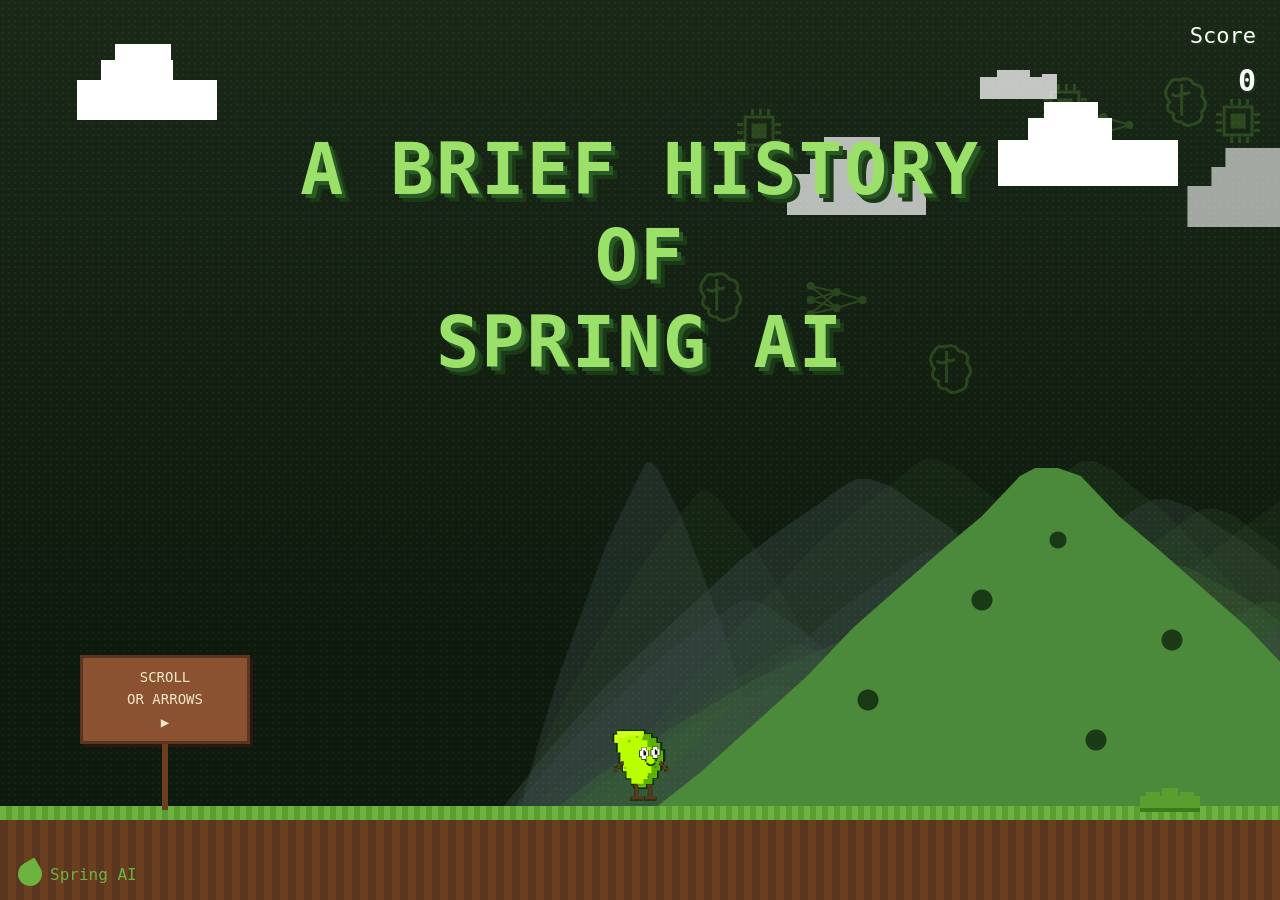
==== commit cca648d5: "feat(history): add v2.0.0-M8 to pixel-art timeline + retitle M7" ====
--- a/components/config-dashboard/src/main/resources/static/spring-ai-history.html
+++ b/components/config-dashboard/src/main/resources/static/spring-ai-history.html
@@ -552,13 +552,17 @@
       bullets:['Enhanced observability across chat + tool calling','Immutable builders everywhere','Explicit chat-memory conversation IDs'] },
 
     { id:'v2.0.0-M7', date:'2026-05-22', type:'spring-ai', version:'v2.0.0', badge:'M7',
+      title:'ToolCallAdvisor default + MCP SDK M3',
+      bullets:['ToolCallAdvisor is the default tool-call manager','MCP Java SDK 2.0.0-M3 + Streamable HTTP default','PgVector dimension validation; CosmosDB removed'] },
+
+    { id:'v2.0.0-M8', date:'2026-05-27', type:'spring-ai', version:'v2.0.0', badge:'M8',
       title:'Where we are today',
-      bullets:['ToolCallAdvisor is the default tool-call manager','MCP Java SDK 2.0.0-M3 + Streamable HTTP default','PgVector dimension validation; CosmosDB removed'] },
+      bullets:['Restored mcp-client-common transitive dep (#6138)','PgVector starter pulls spring-boot-starter-jdbc','Cleaned Google GenAI + session-auth regressions'] },
   ];
 
   // World state
   const WORLD_START = 0;
-  const WORLD_END = 14840;            // 720 + 37 entries × 360 + 800; tuned in Task 6
+  const WORLD_END = 15200;            // 720 + 38 entries × 360 + 800; tuned in Task 6
   const SCROLL_SENSITIVITY = 1.4;     // wheel delta multiplier
   const STEP_FRAME_MS = 140;          // walk animation tempo
 
@@ -765,7 +769,7 @@
         panelTitle.textContent = 'Build the next agentic app with Spring AI';
         panelBullets.innerHTML =
           '<li>You walked through 30+ releases</li>' +
-          '<li>Spring AI 2.0.0-M7 is the foundation</li>' +
+          '<li>Spring AI 2.0.0-M8 is the foundation</li>' +
           '<li>Open the workshop dashboard and start shipping</li>';
         panel.classList.remove('eco');
         panel.classList.add('open');
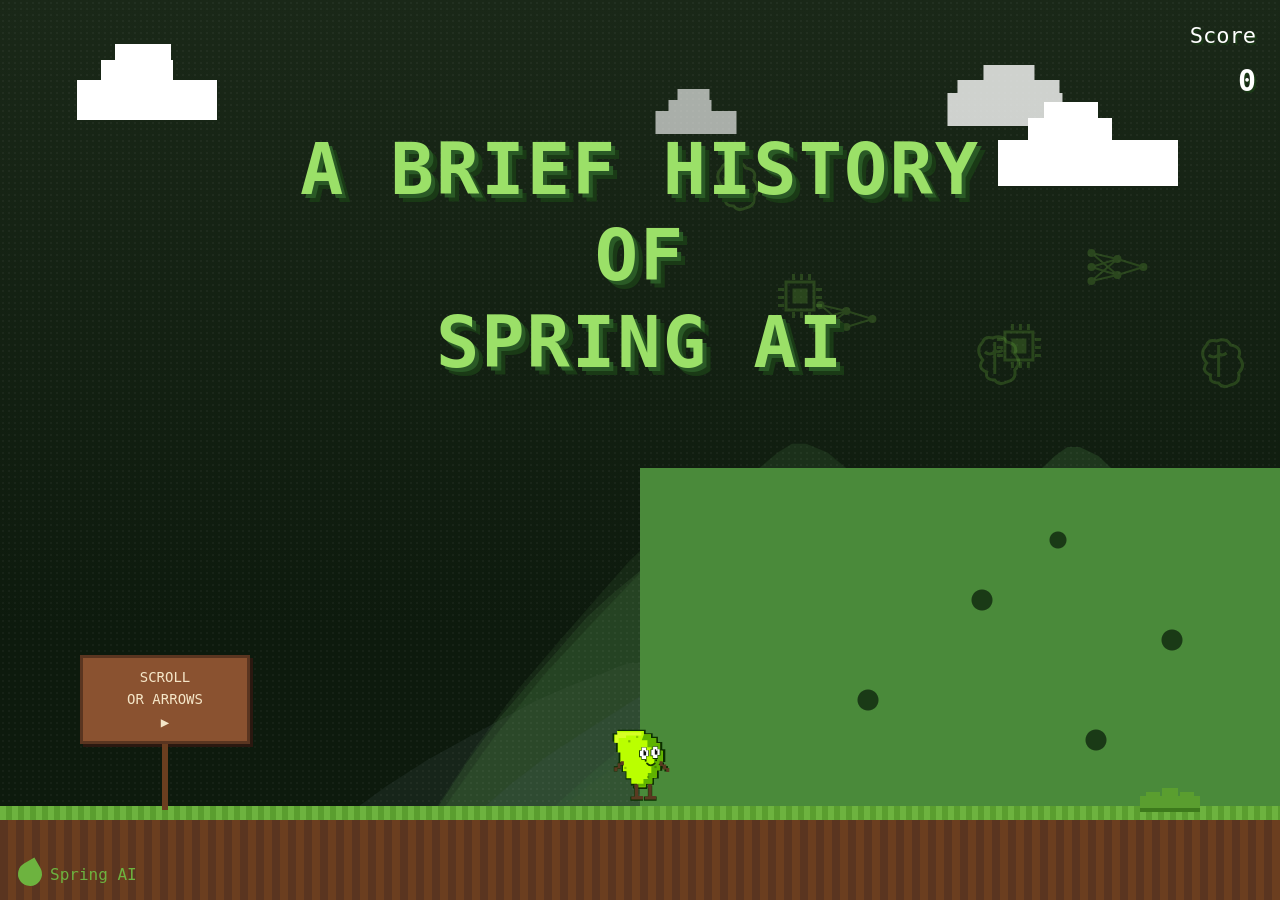
==== commit 31e9d55a: "feat(history): add v2.0.0-RC1 to pixel-art timeline + retitle M8" ====
--- a/components/config-dashboard/src/main/resources/static/spring-ai-history.html
+++ b/components/config-dashboard/src/main/resources/static/spring-ai-history.html
@@ -395,8 +395,8 @@
 (() => {
   'use strict';
 
-  // Milestone data — 36 entries: 4 origin + 4 ecosystem prelude + 1 MCP + 8 GA line +
-  // 12 1.1 line + 1 Boot 4 + 6 2.0 line
+  // Milestone data — 39 entries: 4 origin + 4 ecosystem prelude + 1 MCP + 8 GA line +
+  // 12 1.1 line + 1 Boot 4 + 9 2.0 line
   // Schema: {id, date, type:'spring-ai'|'ecosystem', version, badge, title, bullets:[..]}
   const MILESTONES = [
 
@@ -556,13 +556,17 @@
       bullets:['ToolCallAdvisor is the default tool-call manager','MCP Java SDK 2.0.0-M3 + Streamable HTTP default','PgVector dimension validation; CosmosDB removed'] },
 
     { id:'v2.0.0-M8', date:'2026-05-27', type:'spring-ai', version:'v2.0.0', badge:'M8',
+      title:'MCP autoconfig packaging fixes',
+      bullets:['Restored mcp-client-common transitive dep (#6138)','PgVector starter pulls spring-boot-starter-jdbc','Cleaned Google GenAI + session-auth regressions'] },
+
+    { id:'v2.0.0-RC1', date:'2026-06-06', type:'spring-ai', version:'v2.0.0', badge:'RC1',
       title:'Where we are today',
-      bullets:['Restored mcp-client-common transitive dep (#6138)','PgVector starter pulls spring-boot-starter-jdbc','Cleaned Google GenAI + session-auth regressions'] },
+      bullets:['Breaking tool-calling cleanup: toolNames()/ToolSpec removed','ToolCallAdvisor → ToolCallingAdvisor; ChatModel tool-loop dropped','Advisor modules moved; MCP SDK RC1; Tool Search advisor added'] },
   ];
 
   // World state
   const WORLD_START = 0;
-  const WORLD_END = 15200;            // 720 + 38 entries × 360 + 800; tuned in Task 6
+  const WORLD_END = 15560;            // 720 + 39 entries × 360 + 800; tuned in Task 6
   const SCROLL_SENSITIVITY = 1.4;     // wheel delta multiplier
   const STEP_FRAME_MS = 140;          // walk animation tempo
 
@@ -769,7 +773,7 @@
         panelTitle.textContent = 'Build the next agentic app with Spring AI';
         panelBullets.innerHTML =
           '<li>You walked through 30+ releases</li>' +
-          '<li>Spring AI 2.0.0-M8 is the foundation</li>' +
+          '<li>Spring AI 2.0.0-RC1 is the foundation</li>' +
           '<li>Open the workshop dashboard and start shipping</li>';
         panel.classList.remove('eco');
         panel.classList.add('open');
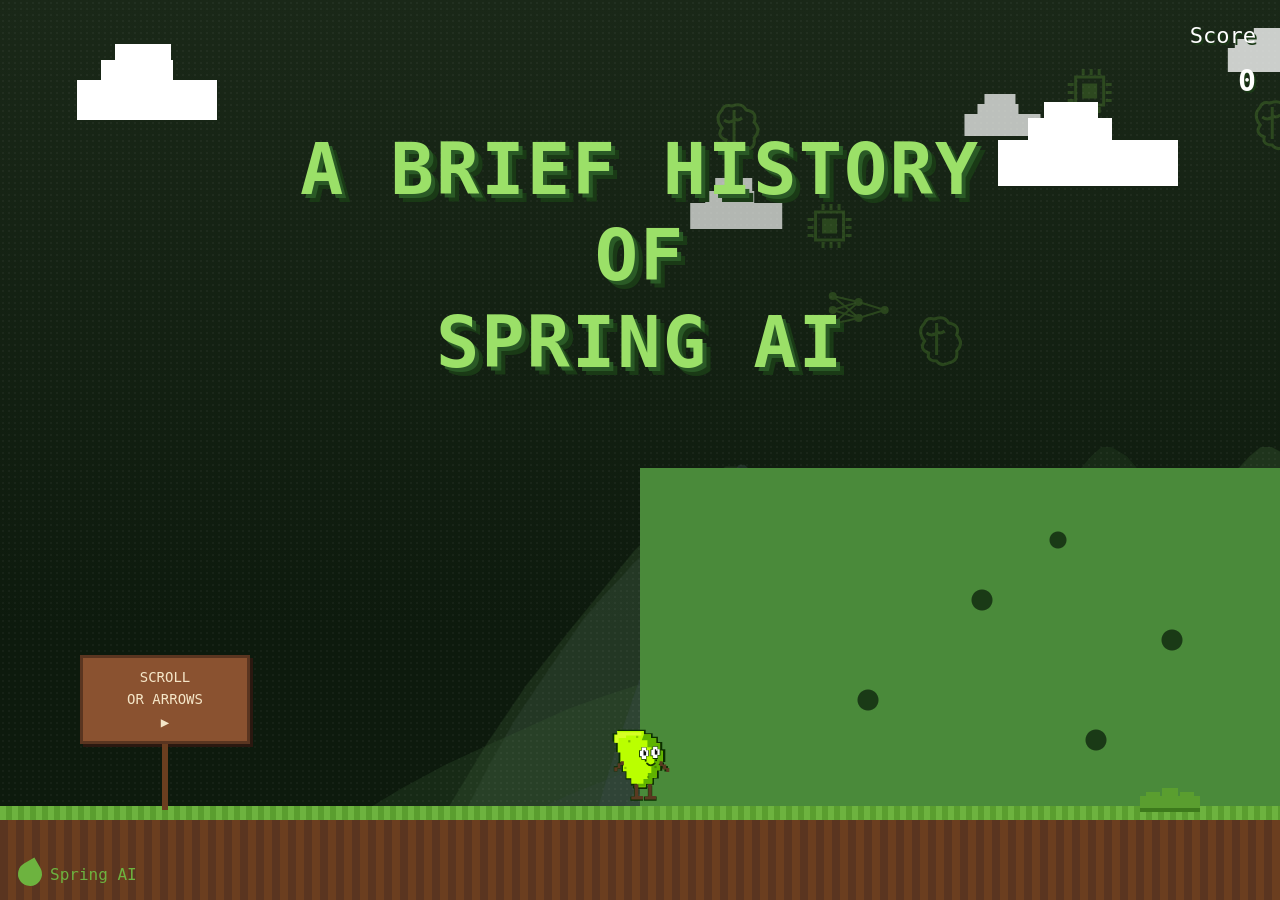
==== commit b065aa30: "feat(history): add v2.0.0 GA, v2.0.0-RC2 + Spring Boot 4.1.0 to pixel-art timeline RC2 (2026-06-09) " ====
--- a/components/config-dashboard/src/main/resources/static/spring-ai-history.html
+++ b/components/config-dashboard/src/main/resources/static/spring-ai-history.html
@@ -395,8 +395,8 @@
 (() => {
   'use strict';
 
-  // Milestone data — 39 entries: 4 origin + 4 ecosystem prelude + 1 MCP + 8 GA line +
-  // 12 1.1 line + 1 Boot 4 + 9 2.0 line
+  // Milestone data — 42 entries: 4 origin + 4 ecosystem prelude + 1 MCP + 8 GA line +
+  // 12 1.1 line + 1 Boot 4 + 11 2.0 line + 1 Boot 4.1
   // Schema: {id, date, type:'spring-ai'|'ecosystem', version, badge, title, bullets:[..]}
   const MILESTONES = [
 
@@ -560,13 +560,25 @@
       bullets:['Restored mcp-client-common transitive dep (#6138)','PgVector starter pulls spring-boot-starter-jdbc','Cleaned Google GenAI + session-auth regressions'] },
 
     { id:'v2.0.0-RC1', date:'2026-06-06', type:'spring-ai', version:'v2.0.0', badge:'RC1',
+      title:'Tool-calling API cleanup (breaking)',
+      bullets:['Breaking tool-calling cleanup: toolNames()/ToolSpec removed','ToolCallAdvisor → ToolCallingAdvisor; ChatModel tool-loop dropped','Advisor modules moved; MCP SDK RC1; Tool Search advisor added'] },
+
+    { id:'v2.0.0-RC2', date:'2026-06-09', type:'spring-ai', version:'v2.0.0', badge:'RC2',
+      title:'RC2 hotfix (the overlooked one)',
+      bullets:['Hotfix between RC1 and GA — GA notes never mention it','Restore Spring Framework < 7.0.4 compat (#6334)','Auto-register ToolCallingAdvisor for runtime tools (#6349); Bedrock fixes'] },
+
+    { id:'spring-boot-4-1', date:'2026-06-10', type:'ecosystem', version:'★ Boot', badge:'4.1',
+      title:'Spring Boot 4.1.0 GA',
+      bullets:['Spring Framework 7.0.8 + Spring Security 7.1.0','Java 25 baseline; AOT-cache improvements','Adopted by Spring AI 2.0.0 GA two days later'] },
+
+    { id:'v2.0.0', date:'2026-06-12', type:'spring-ai', version:'v2.0.0', badge:'GA',
       title:'Where we are today',
-      bullets:['Breaking tool-calling cleanup: toolNames()/ToolSpec removed','ToolCallAdvisor → ToolCallingAdvisor; ChatModel tool-loop dropped','Advisor modules moved; MCP SDK RC1; Tool Search advisor added'] },
+      bullets:['Spring AI 2.0.0 GA — stabilisation, no breaking changes for us','Spring Boot 4.1.0 baseline; Spring Cloud Gateway 5.0.2 verified','MCP SDK 2.0.0; streamToolCallResponses removed (#6391)'] },
   ];
 
   // World state
   const WORLD_START = 0;
-  const WORLD_END = 15560;            // 720 + 39 entries × 360 + 800; tuned in Task 6
+  const WORLD_END = 16640;            // 720 + 42 entries × 360 + 800; tuned in Task 6
   const SCROLL_SENSITIVITY = 1.4;     // wheel delta multiplier
   const STEP_FRAME_MS = 140;          // walk animation tempo
 
@@ -773,7 +785,7 @@
         panelTitle.textContent = 'Build the next agentic app with Spring AI';
         panelBullets.innerHTML =
           '<li>You walked through 30+ releases</li>' +
-          '<li>Spring AI 2.0.0-RC1 is the foundation</li>' +
+          '<li>Spring AI 2.0.0 GA is the foundation</li>' +
           '<li>Open the workshop dashboard and start shipping</li>';
         panel.classList.remove('eco');
         panel.classList.add('open');
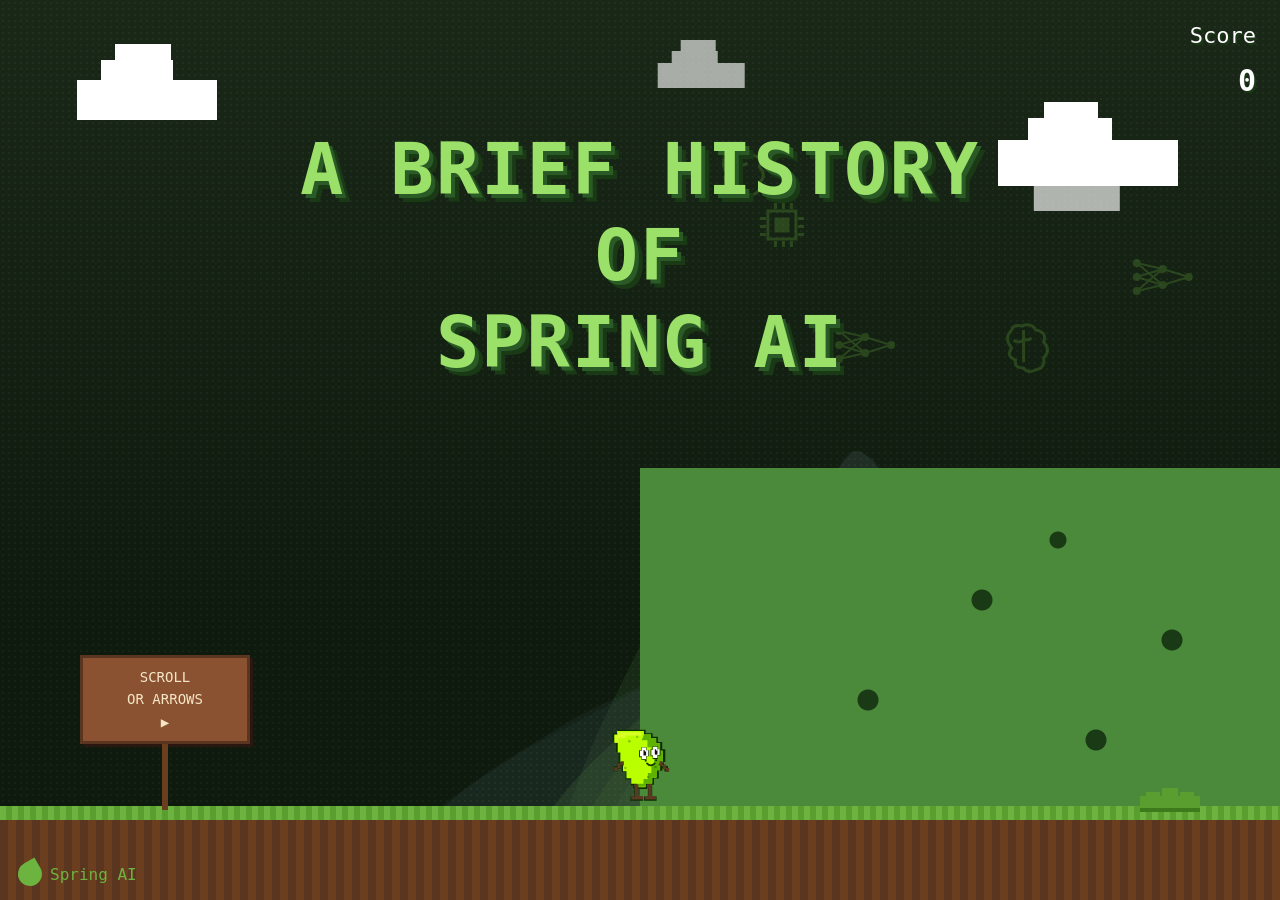
==== commit f289f28a: "chore(workshop): bump 2.4.0 → 2.4.1 + sweep labels to the 2.0.1 stack Boot 4.1.0→4.1.1, Spring AI 2." ====
--- a/components/config-dashboard/src/main/resources/static/spring-ai-history.html
+++ b/components/config-dashboard/src/main/resources/static/spring-ai-history.html
@@ -395,8 +395,8 @@
 (() => {
   'use strict';
 
-  // Milestone data — 42 entries: 4 origin + 4 ecosystem prelude + 1 MCP + 8 GA line +
-  // 12 1.1 line + 1 Boot 4 + 11 2.0 line + 1 Boot 4.1
+  // Milestone data — 44 entries: 4 origin + 4 ecosystem prelude + 1 MCP + 8 GA line +
+  // 12 1.1 line + 1 Boot 4 + 12 2.0 line + 2 Boot 4.1
   // Schema: {id, date, type:'spring-ai'|'ecosystem', version, badge, title, bullets:[..]}
   const MILESTONES = [
 
@@ -572,13 +572,21 @@
       bullets:['Spring Framework 7.0.8 + Spring Security 7.1.0','Java 25 baseline; AOT-cache improvements','Adopted by Spring AI 2.0.0 GA two days later'] },
 
     { id:'v2.0.0', date:'2026-06-12', type:'spring-ai', version:'v2.0.0', badge:'GA',
+      title:'Spring AI 2.0 goes GA',
+      bullets:['Spring AI 2.0.0 GA — stabilisation, no breaking changes for us','Spring Boot 4.1.0 baseline; Spring Cloud Gateway 5.0.2 verified','MCP SDK 2.0.0; streamToolCallResponses removed (#6391)'] },
+
+    { id:'spring-boot-4-1-1', date:'2026-08-20', type:'ecosystem', version:'★ Boot', badge:'4.1.1',
+      title:'Spring Boot 4.1.1',
+      bullets:['Spring Framework 7.0.9 + Spring Security 7.1.1','Micrometer 1.17.1, Tomcat 11.0.24, Hibernate 7.4.5','Maintenance only — no breaking change for Maven builds'] },
+
+    { id:'v2.0.1', date:'2026-08-21', type:'spring-ai', version:'v2.0.1', badge:'2.0.1',
       title:'Where we are today',
-      bullets:['Spring AI 2.0.0 GA — stabilisation, no breaking changes for us','Spring Boot 4.1.0 baseline; Spring Cloud Gateway 5.0.2 verified','MCP SDK 2.0.0; streamToolCallResponses removed (#6391)'] },
+      bullets:['First GA patch — safer tool-calling defaults','Tool-call limits (40/tool, 150 total); fallback resolution off','OpenAI strict schemas off by default; usage now accumulated'] },
   ];
 
   // World state
   const WORLD_START = 0;
-  const WORLD_END = 16640;            // 720 + 42 entries × 360 + 800; tuned in Task 6
+  const WORLD_END = 17360;            // 720 + 44 entries × 360 + 800; tuned in Task 6
   const SCROLL_SENSITIVITY = 1.4;     // wheel delta multiplier
   const STEP_FRAME_MS = 140;          // walk animation tempo
 
@@ -785,7 +793,7 @@
         panelTitle.textContent = 'Build the next agentic app with Spring AI';
         panelBullets.innerHTML =
           '<li>You walked through 30+ releases</li>' +
-          '<li>Spring AI 2.0.0 GA is the foundation</li>' +
+          '<li>Spring AI 2.0.1 is the foundation</li>' +
           '<li>Open the workshop dashboard and start shipping</li>';
         panel.classList.remove('eco');
         panel.classList.add('open');
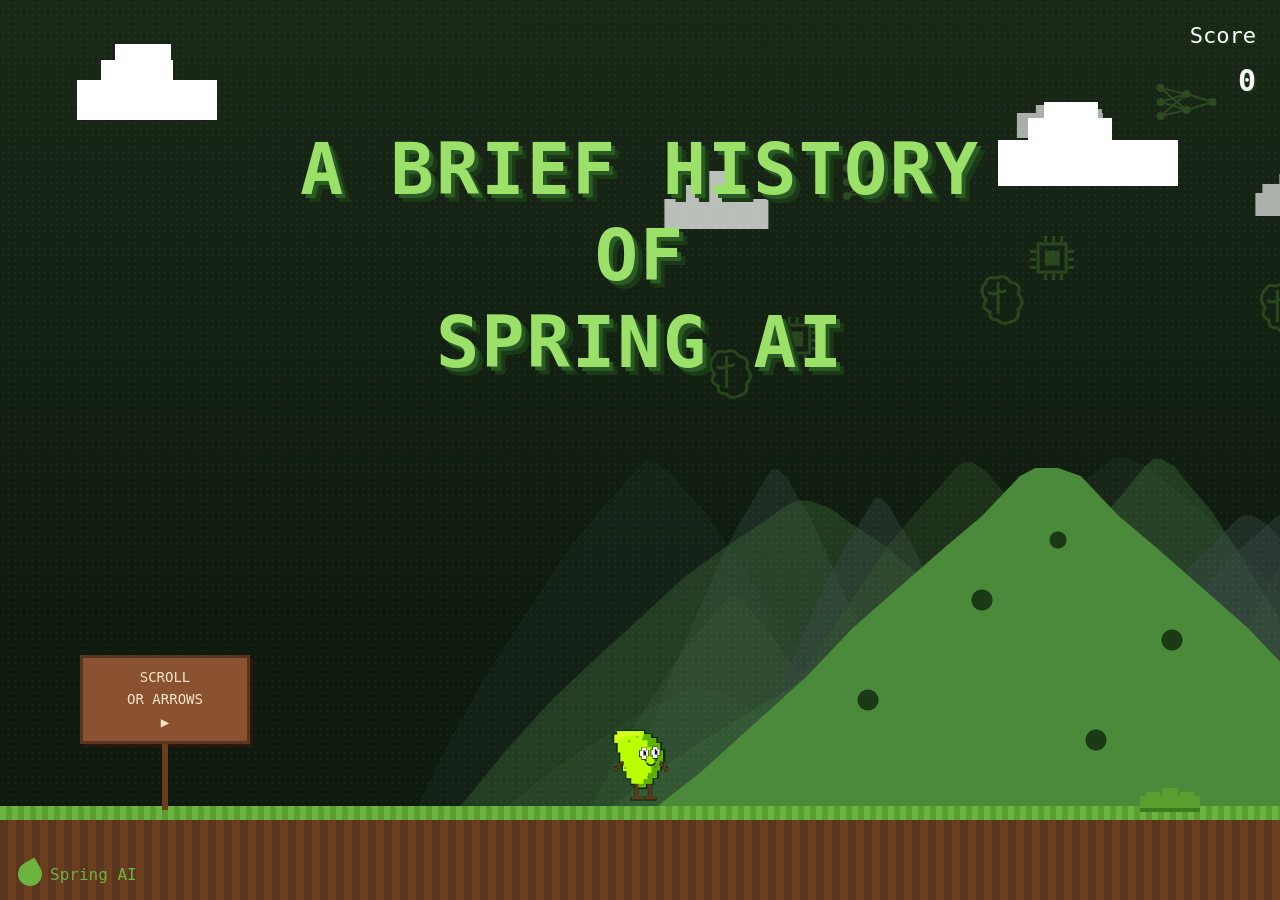
==== commit 5531bc4e: "chore(workshop): bump 2.4.1 → 2.4.2 + sweep labels to the 2.0.2 stack Boot 4.1.1→4.1.2, Spring AI 2." ====
--- a/components/config-dashboard/src/main/resources/static/spring-ai-history.html
+++ b/components/config-dashboard/src/main/resources/static/spring-ai-history.html
@@ -395,8 +395,8 @@
 (() => {
   'use strict';
 
-  // Milestone data — 44 entries: 4 origin + 4 ecosystem prelude + 1 MCP + 8 GA line +
-  // 12 1.1 line + 1 Boot 4 + 12 2.0 line + 2 Boot 4.1
+  // Milestone data — 46 entries: 4 origin + 4 ecosystem prelude + 1 MCP + 8 GA line +
+  // 12 1.1 line + 1 Boot 4 + 13 2.0 line + 3 Boot 4.1
   // Schema: {id, date, type:'spring-ai'|'ecosystem', version, badge, title, bullets:[..]}
   const MILESTONES = [
 
@@ -580,13 +580,21 @@
       bullets:['Spring Framework 7.0.9 + Spring Security 7.1.1','Micrometer 1.17.1, Tomcat 11.0.24, Hibernate 7.4.5','Maintenance only — no breaking change for Maven builds'] },
 
     { id:'v2.0.1', date:'2026-08-21', type:'spring-ai', version:'v2.0.1', badge:'2.0.1',
+      title:'First GA patch',
+      bullets:['First GA patch — safer tool-calling defaults','Tool-call limits (40/tool, 150 total); fallback resolution off','OpenAI strict schemas off by default; usage now accumulated'] },
+
+    { id:'spring-boot-4-1-2', date:'2026-10-22', type:'ecosystem', version:'★ Boot', badge:'4.1.2',
+      title:'Spring Boot 4.1.2',
+      bullets:['Spring Framework 7.0.10 + Spring Security 7.1.2','Micrometer 1.17.2, Tomcat 11.0.27, Hibernate 7.4.13','Maintenance only — Java 27 recognised, no breaking changes'] },
+
+    { id:'v2.0.2', date:'2026-10-23', type:'spring-ai', version:'v2.0.2', badge:'2.0.2',
       title:'Where we are today',
-      bullets:['First GA patch — safer tool-calling defaults','Tool-call limits (40/tool, 150 total); fallback resolution off','OpenAI strict schemas off by default; usage now accumulated'] },
+      bullets:['Fix release — no breaking changes for us','Audio + image calls now observed (Stage 8 spans)','MCP Java SDK 2.1.0; Spring Cloud 2025.1.4 alongside'] },
   ];
 
   // World state
   const WORLD_START = 0;
-  const WORLD_END = 17360;            // 720 + 44 entries × 360 + 800; tuned in Task 6
+  const WORLD_END = 18080;            // 720 + 46 entries × 360 + 800; tuned in Task 6
   const SCROLL_SENSITIVITY = 1.4;     // wheel delta multiplier
   const STEP_FRAME_MS = 140;          // walk animation tempo
 
@@ -793,7 +801,7 @@
         panelTitle.textContent = 'Build the next agentic app with Spring AI';
         panelBullets.innerHTML =
           '<li>You walked through 30+ releases</li>' +
-          '<li>Spring AI 2.0.1 is the foundation</li>' +
+          '<li>Spring AI 2.0.2 is the foundation</li>' +
           '<li>Open the workshop dashboard and start shipping</li>';
         panel.classList.remove('eco');
         panel.classList.add('open');
